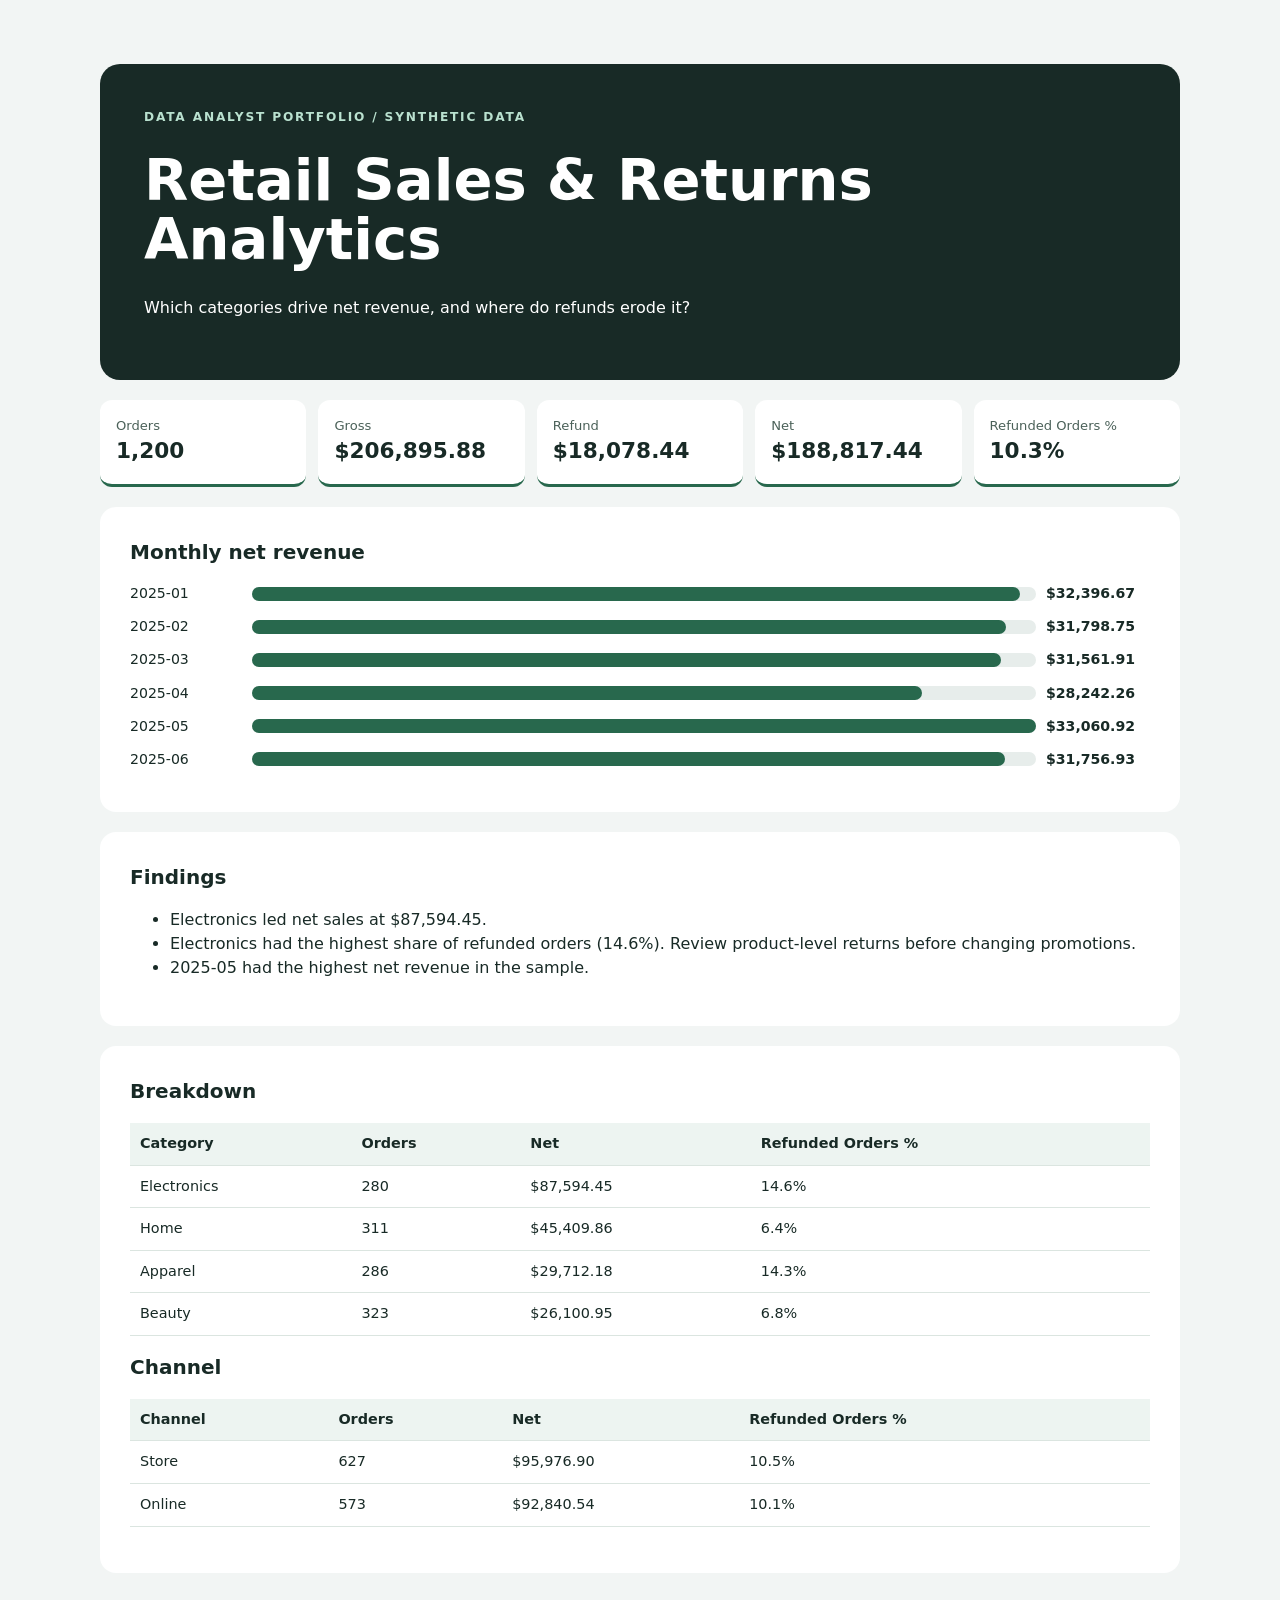
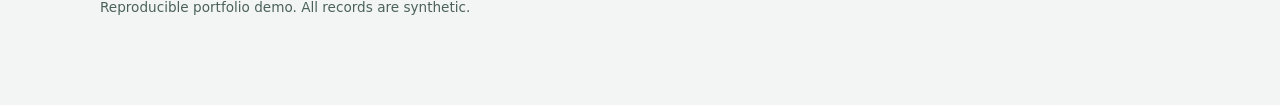
==== retail.html @ bd7a68f0 "Publish Akshitha’s data analyst portfolio" ====
<!doctype html>
<html lang="en"><meta charset="utf-8"><meta name="viewport" content="width=device-width,initial-scale=1">
<title>Retail Sales & Returns Analytics</title>
<style>
:root{--accent:#28684d;color:#182a26;background:#f2f5f4;font:16px/1.5 system-ui,sans-serif}
body{margin:0} main{max-width:1080px;margin:auto;padding:clamp(18px,5vw,68px)}
header{background:#182a26;color:white;padding:clamp(20px,4vw,44px);border-radius:20px}
.eyebrow{color:#b9e1cf;text-transform:uppercase;letter-spacing:.15em;font-size:.76rem;font-weight:700}
h1{font-size:clamp(2rem,6vw,3.6rem);line-height:1.02;margin:.45em 0}
h2{font-size:1.25rem;margin-top:0} section{margin-top:20px;background:white;border-radius:16px;padding:clamp(16px,3vw,30px)}
.cards{display:grid;grid-template-columns:repeat(auto-fit,minmax(135px,1fr));gap:12px;margin-top:20px}
.cards div{padding:16px;background:white;border-bottom:3px solid var(--accent);border-radius:12px}
.cards span{display:block;color:#4b6159;font-size:.82rem}.cards strong{font-size:1.35rem}
.bar-row{display:grid;grid-template-columns:7rem 1fr 6.5rem;gap:10px;align-items:center;margin:12px 0;font-size:.88rem}
.track{background:#e7edeb;border-radius:12px;height:14px}.track i{display:block;background:var(--accent);height:100%;border-radius:12px}
.scroll{overflow-x:auto;margin-bottom:16px}table{width:100%;border-collapse:collapse;font-size:.9rem}
th,td{padding:10px;text-align:left;border-bottom:1px solid #dbe5e0} th{background:#edf4f1}
footer{color:#4b6159;margin:24px 0;font-size:.85rem}
@media(max-width:450px){.bar-row{grid-template-columns:5.8rem 1fr 5.4rem;gap:5px;font-size:.75rem}}
</style>
<main><header><div class="eyebrow">Data analyst portfolio / synthetic data</div><h1>Retail Sales & Returns Analytics</h1><p>Which categories drive net revenue, and where do refunds erode it?</p></header>
<div class="cards"><div><span>Orders</span><strong>1,200</strong></div><div><span>Gross</span><strong>$206,895.88</strong></div><div><span>Refund</span><strong>$18,078.44</strong></div><div><span>Net</span><strong>$188,817.44</strong></div><div><span>Refunded Orders %</span><strong>10.3%</strong></div></div>
<section><h2>Monthly net revenue</h2><div class='bar-row'><span>2025-01</span><div class='track'><i style='width:98.0%'></i></div><b>$32,396.67</b></div><div class='bar-row'><span>2025-02</span><div class='track'><i style='width:96.2%'></i></div><b>$31,798.75</b></div><div class='bar-row'><span>2025-03</span><div class='track'><i style='width:95.5%'></i></div><b>$31,561.91</b></div><div class='bar-row'><span>2025-04</span><div class='track'><i style='width:85.4%'></i></div><b>$28,242.26</b></div><div class='bar-row'><span>2025-05</span><div class='track'><i style='width:100.0%'></i></div><b>$33,060.92</b></div><div class='bar-row'><span>2025-06</span><div class='track'><i style='width:96.1%'></i></div><b>$31,756.93</b></div></section>
<section><h2>Findings</h2><ul><li>Electronics led net sales at $87,594.45.</li><li>Electronics had the highest share of refunded orders (14.6%). Review product-level returns before changing promotions.</li><li>2025-05 had the highest net revenue in the sample.</li></ul></section>
<section><h2>Breakdown</h2><div class='scroll'><table><thead><tr><th scope='col'>Category</th><th scope='col'>Orders</th><th scope='col'>Net</th><th scope='col'>Refunded Orders %</th></tr></thead><tbody><tr><td>Electronics</td><td>280</td><td>$87,594.45</td><td>14.6%</td></tr><tr><td>Home</td><td>311</td><td>$45,409.86</td><td>6.4%</td></tr><tr><td>Apparel</td><td>286</td><td>$29,712.18</td><td>14.3%</td></tr><tr><td>Beauty</td><td>323</td><td>$26,100.95</td><td>6.8%</td></tr></tbody></table></div><h2>Channel</h2><div class='scroll'><table><thead><tr><th scope='col'>Channel</th><th scope='col'>Orders</th><th scope='col'>Net</th><th scope='col'>Refunded Orders %</th></tr></thead><tbody><tr><td>Store</td><td>627</td><td>$95,976.90</td><td>10.5%</td></tr><tr><td>Online</td><td>573</td><td>$92,840.54</td><td>10.1%</td></tr></tbody></table></div></section>
<footer>Reproducible portfolio demo. All records are synthetic.</footer></main></html>
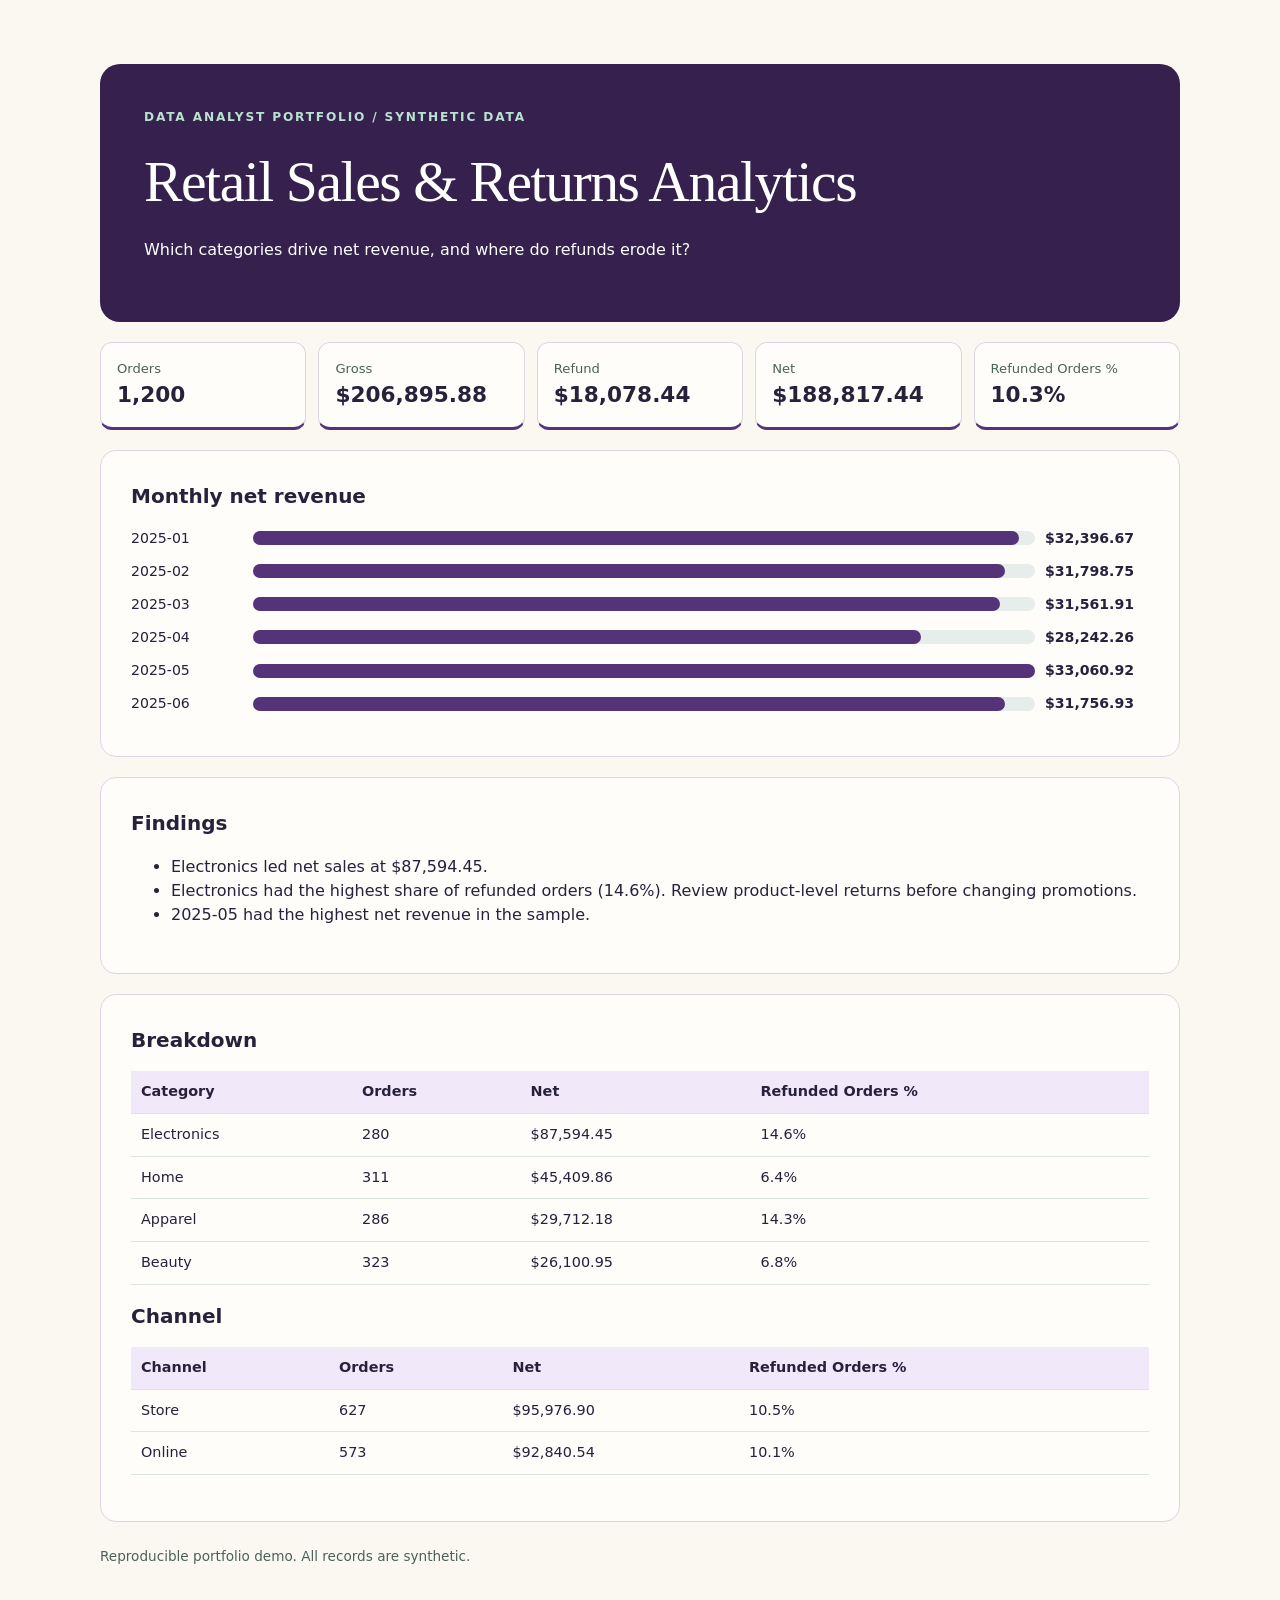
==== commit a88c7795: "Give Akshitha’s portfolio a distinct light theme" ====
--- a/retail.html
+++ b/retail.html
@@ -17,6 +17,13 @@
 th,td{padding:10px;text-align:left;border-bottom:1px solid #dbe5e0} th{background:#edf4f1}
 footer{color:#4b6159;margin:24px 0;font-size:.85rem}
 @media(max-width:450px){.bar-row{grid-template-columns:5.8rem 1fr 5.4rem;gap:5px;font-size:.75rem}}
+
+:root{--accent:#553379;color:#28213b;background:#fbf8f2}
+header{background:#36204e}
+h1{font:400 clamp(2rem,6vw,3.6rem)/1.04 Georgia,serif;letter-spacing:-.025em}
+section,.cards div{background:#fffdf9;border:1px solid #ded5e3}
+.cards div{border-bottom:3px solid var(--accent)}
+th{background:#f1e9fa}
 </style>
 <main><header><div class="eyebrow">Data analyst portfolio / synthetic data</div><h1>Retail Sales & Returns Analytics</h1><p>Which categories drive net revenue, and where do refunds erode it?</p></header>
 <div class="cards"><div><span>Orders</span><strong>1,200</strong></div><div><span>Gross</span><strong>$206,895.88</strong></div><div><span>Refund</span><strong>$18,078.44</strong></div><div><span>Net</span><strong>$188,817.44</strong></div><div><span>Refunded Orders %</span><strong>10.3%</strong></div></div>
